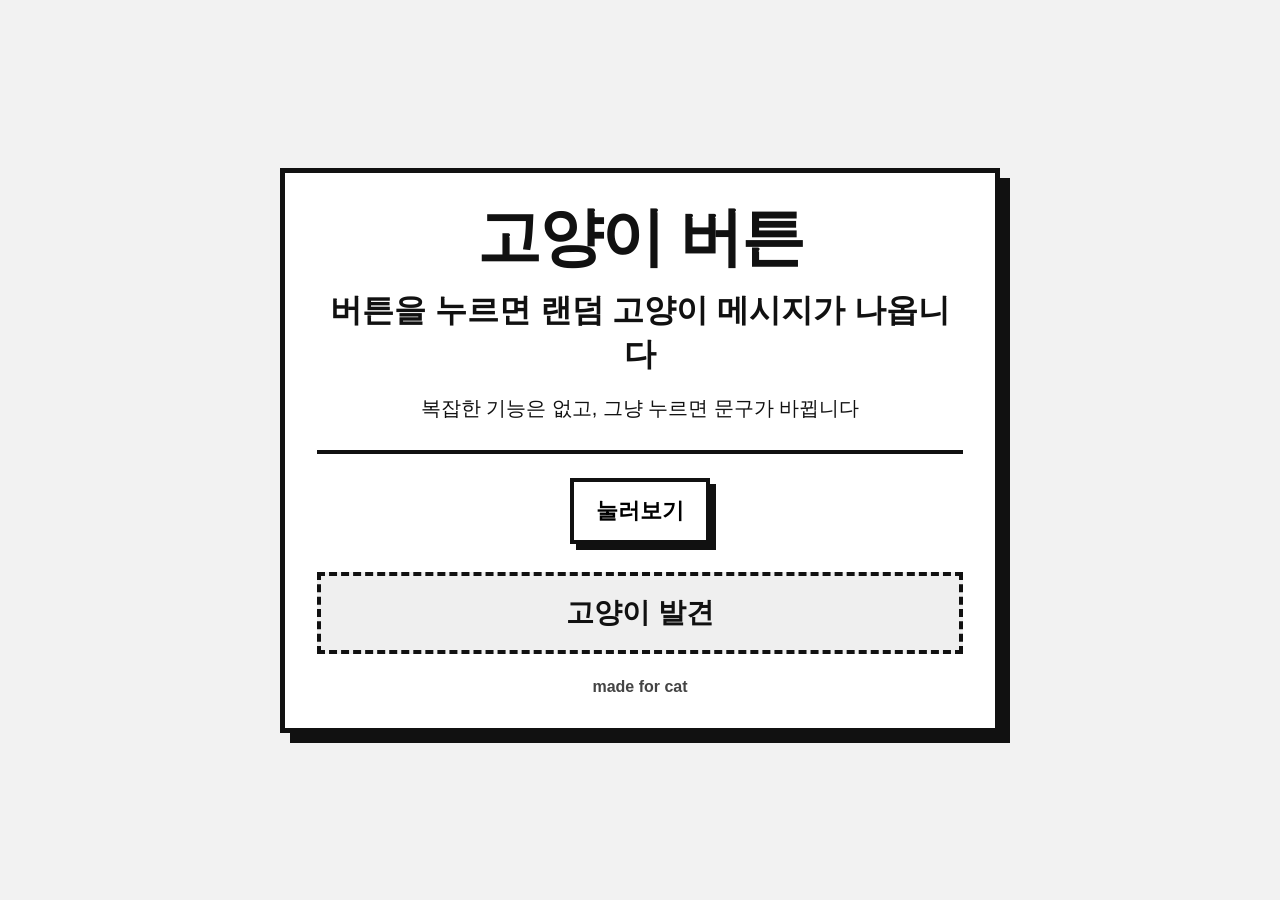
==== index.html @ 33263bfd "Add landing page files" ====
<!DOCTYPE html>
<html lang="ko">
<head>
  <meta charset="UTF-8" />
  <meta name="viewport" content="width=device-width, initial-scale=1.0" />
  <title>고양이 버튼</title>
  <link rel="stylesheet" href="style.css" />
</head>
<body>
  <div class="wrap">
    <div class="box">
      <h1>고양이 버튼</h1>
      <div class="main-text">버튼을 누르면 랜덤 고양이 메시지가 나옵니다</div>
      <div class="sub-text">복잡한 기능은 없고, 그냥 누르면 문구가 바뀝니다</div>

      <div class="line"></div>

      <button class="btn" id="changeMessageButton" type="button">눌러보기</button>

      <div class="msg" id="msgBox">고양이 발견</div>

      <div class="footer">made for cat</div>
    </div>
  </div>

  <script src="script.js"></script>
</body>
</html>
---- style.css ----
* {
  box-sizing: border-box;
}

body {
  margin: 0;
  background: #f2f2f2;
  font-family: Arial, "Malgun Gothic", sans-serif;
  color: #111;
}

.wrap {
  min-height: 100vh;
  display: flex;
  justify-content: center;
  align-items: center;
  padding: 24px;
}

.box {
  width: 100%;
  max-width: 720px;
  background: white;
  border: 5px solid #111;
  padding: 32px;
  box-shadow: 10px 10px 0 #111;
  text-align: center;
}

h1 {
  margin: 0 0 20px;
  font-size: 64px;
  line-height: 1;
  letter-spacing: -2px;
}

.main-text {
  font-size: 32px;
  font-weight: 900;
  margin-bottom: 18px;
}

.sub-text {
  font-size: 20px;
  margin-bottom: 28px;
}

.line {
  height: 4px;
  background: #111;
  margin: 24px 0;
}

.btn {
  border: 4px solid #111;
  background: #fff;
  padding: 14px 22px;
  font-size: 22px;
  font-weight: 900;
  cursor: pointer;
  box-shadow: 6px 6px 0 #111;
}

.btn:active {
  transform: translate(4px, 4px);
  box-shadow: 2px 2px 0 #111;
}

.msg {
  margin-top: 28px;
  padding: 18px;
  border: 4px dashed #111;
  background: #efefef;
  font-size: 28px;
  font-weight: 900;
  min-height: 80px;
}

.footer {
  margin-top: 24px;
  font-size: 16px;
  font-weight: bold;
  color: #444;
}

@media (max-width: 600px) {
  h1 {
    font-size: 44px;
  }

  .main-text {
    font-size: 24px;
  }

  .sub-text {
    font-size: 16px;
  }

  .msg {
    font-size: 22px;
  }

  .btn {
    font-size: 18px;
  }
}
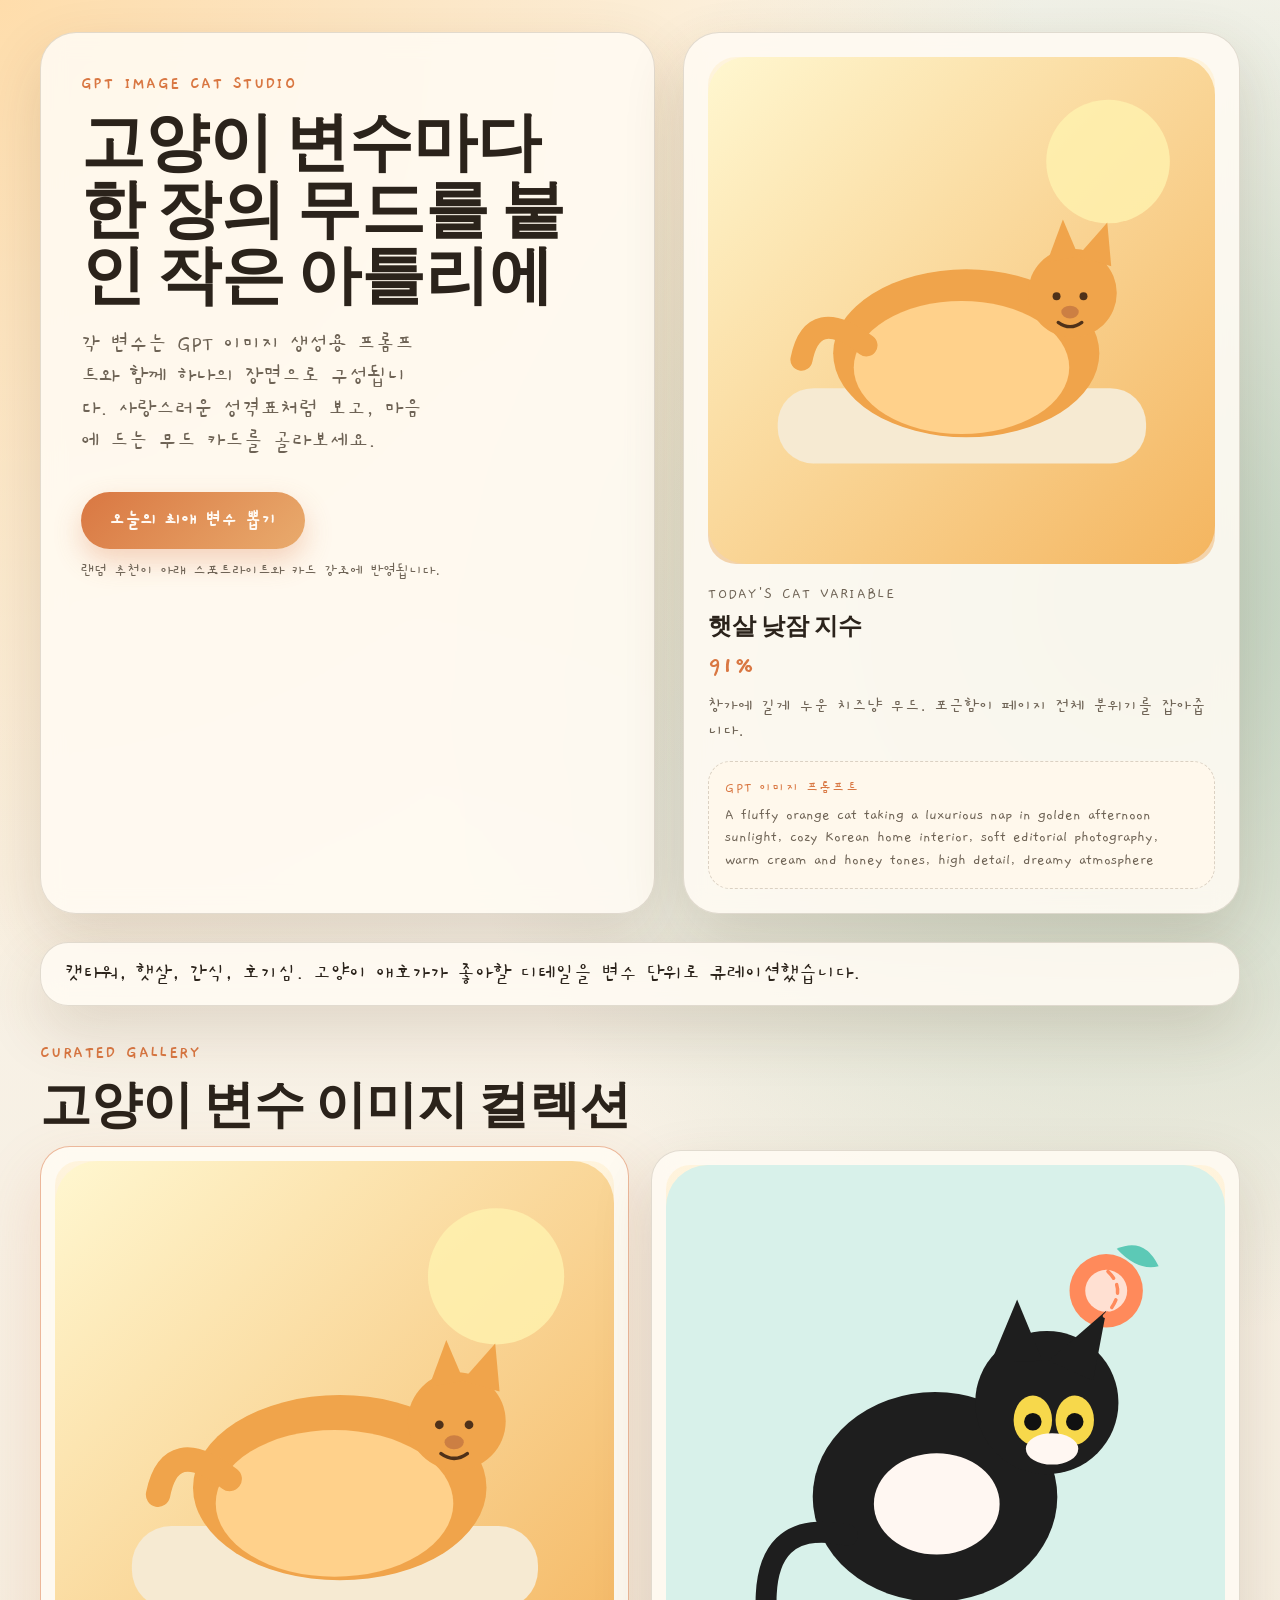
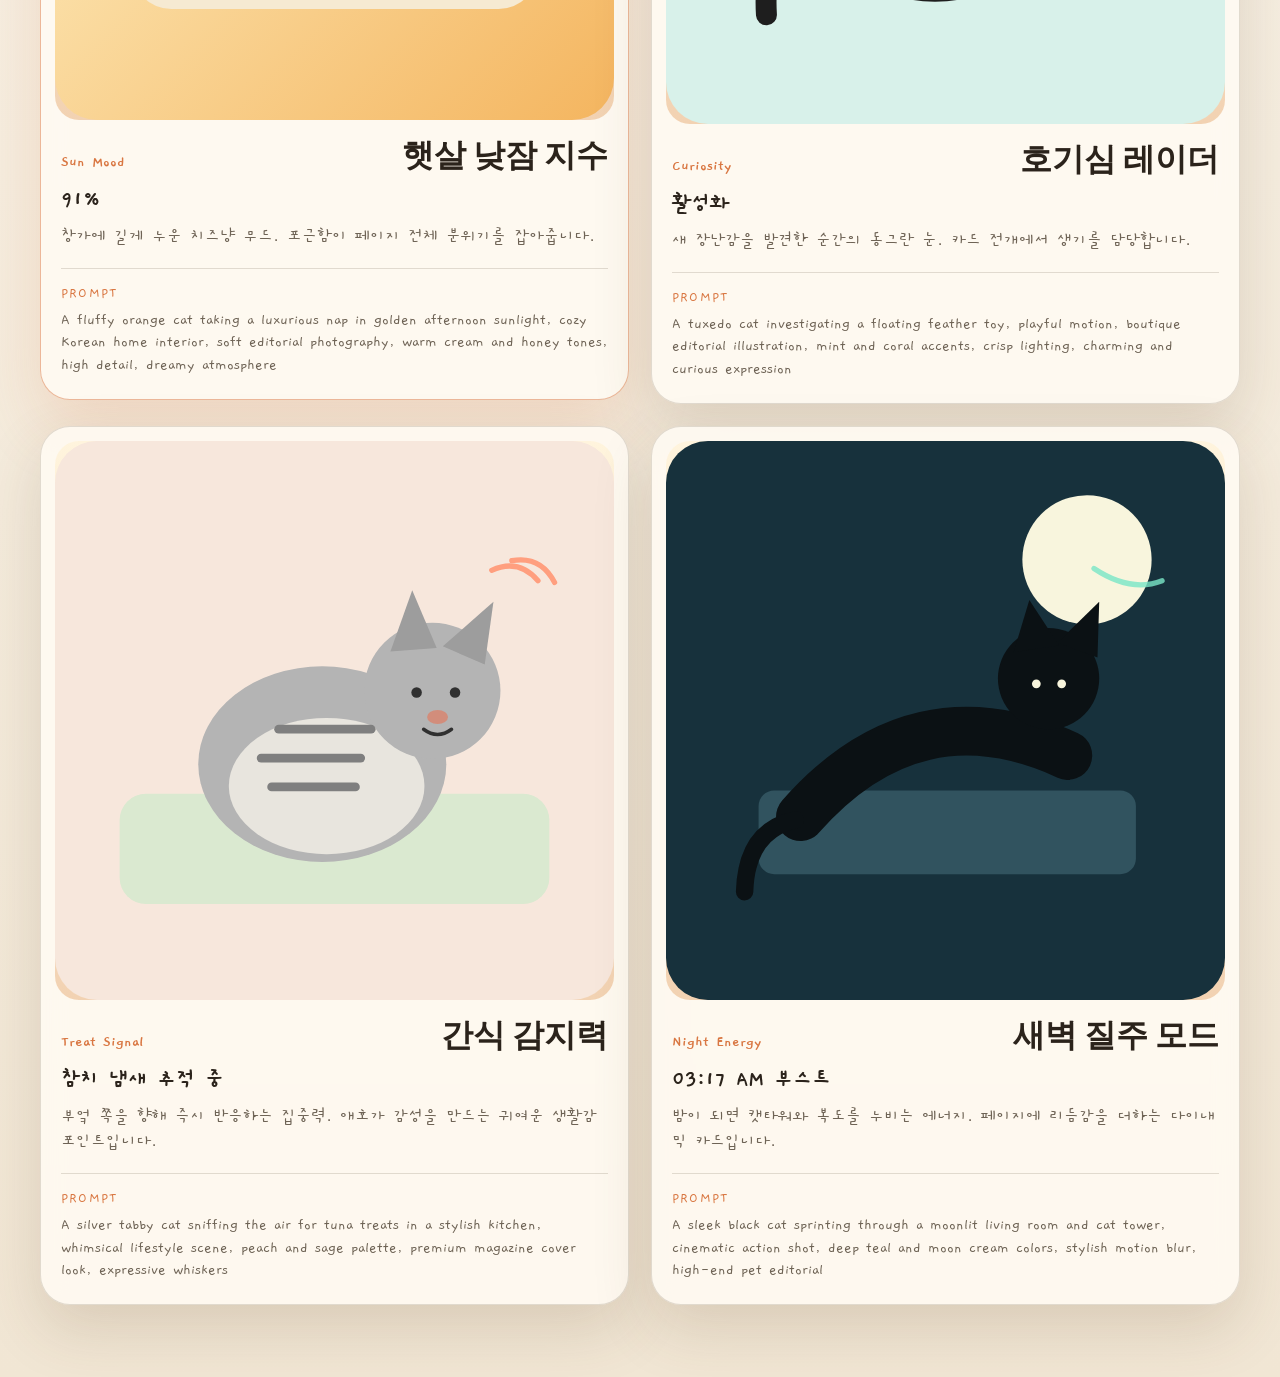
==== commit 72e39c23: "Create cat variable image gallery experience" ====
--- a/index.html
+++ b/index.html
@@ -3,25 +3,79 @@
 <head>
   <meta charset="UTF-8" />
   <meta name="viewport" content="width=device-width, initial-scale=1.0" />
-  <title>고양이 버튼</title>
+  <title>Cat Variables Atelier</title>
+  <link rel="preconnect" href="https://fonts.googleapis.com" />
+  <link rel="preconnect" href="https://fonts.gstatic.com" crossorigin />
+  <link href="https://fonts.googleapis.com/css2?family=Gaegu:wght@400;700&family=Fraunces:wght@600;700&display=swap" rel="stylesheet" />
   <link rel="stylesheet" href="style.css" />
 </head>
 <body>
-  <div class="wrap">
-    <div class="box">
-      <h1>고양이 버튼</h1>
-      <div class="main-text">버튼을 누르면 랜덤 고양이 메시지가 나옵니다</div>
-      <div class="sub-text">복잡한 기능은 없고, 그냥 누르면 문구가 바뀝니다</div>
+  <div class="page-shell">
+    <header class="hero">
+      <div class="hero-copy">
+        <p class="eyebrow">GPT Image Cat Studio</p>
+        <h1>고양이 변수마다<br />한 장의 무드를 붙인 작은 아틀리에</h1>
+        <p class="hero-text">
+          각 변수는 GPT 이미지 생성용 프롬프트와 함께 하나의 장면으로 구성됩니다.
+          사랑스러운 성격표처럼 보고, 마음에 드는 무드 카드를 골라보세요.
+        </p>
+        <div class="hero-actions">
+          <button class="primary-btn" id="shuffleButton" type="button">오늘의 최애 변수 뽑기</button>
+          <p class="hero-note">랜덤 추천이 아래 스포트라이트와 카드 강조에 반영됩니다.</p>
+        </div>
+      </div>
 
-      <div class="line"></div>
+      <section class="spotlight" aria-live="polite">
+        <div class="spotlight-image-frame">
+          <img id="spotlightImage" class="spotlight-image" src="" alt="" />
+        </div>
+        <div class="spotlight-copy">
+          <p class="spotlight-label">Today&apos;s Cat Variable</p>
+          <h2 id="spotlightName"></h2>
+          <p id="spotlightValue" class="spotlight-value"></p>
+          <p id="spotlightDescription" class="spotlight-description"></p>
+          <div class="prompt-box">
+            <span>GPT 이미지 프롬프트</span>
+            <p id="spotlightPrompt"></p>
+          </div>
+        </div>
+      </section>
+    </header>
 
-      <button class="btn" id="changeMessageButton" type="button">눌러보기</button>
+    <main>
+      <section class="intro-strip">
+        <p>캣타워, 햇살, 간식, 호기심. 고양이 애호가가 좋아할 디테일을 변수 단위로 큐레이션했습니다.</p>
+      </section>
 
-      <div class="msg" id="msgBox">고양이 발견</div>
+      <section class="gallery-section">
+        <div class="section-head">
+          <p class="eyebrow">Curated Gallery</p>
+          <h2>고양이 변수 이미지 컬렉션</h2>
+        </div>
+        <div class="variable-grid" id="variableGrid"></div>
+      </section>
+    </main>
+  </div>
 
-      <div class="footer">made for cat</div>
-    </div>
-  </div>
+  <template id="cardTemplate">
+    <article class="cat-card">
+      <div class="card-image-wrap">
+        <img class="card-image" src="" alt="" />
+      </div>
+      <div class="card-body">
+        <div class="card-header">
+          <p class="card-kicker"></p>
+          <h3 class="card-title"></h3>
+        </div>
+        <p class="card-value"></p>
+        <p class="card-description"></p>
+        <div class="card-prompt">
+          <span>Prompt</span>
+          <p></p>
+        </div>
+      </div>
+    </article>
+  </template>
 
   <script src="script.js"></script>
 </body>
--- a/style.css
+++ b/style.css
@@ -1,106 +1,331 @@
+:root {
+  --bg: #f8f3e8;
+  --paper: rgba(255, 251, 243, 0.88);
+  --ink: #2b231b;
+  --muted: #6e6355;
+  --line: rgba(74, 55, 34, 0.16);
+  --accent: #d97742;
+  --accent-soft: #f2c59a;
+  --leaf: #91b79d;
+  --shadow: 0 24px 60px rgba(91, 61, 31, 0.16);
+}
+
 * {
   box-sizing: border-box;
 }
 
 body {
   margin: 0;
-  background: #f2f2f2;
-  font-family: Arial, "Malgun Gothic", sans-serif;
-  color: #111;
-}
-
-.wrap {
-  min-height: 100vh;
+  font-family: "Gaegu", "Malgun Gothic", sans-serif;
+  color: var(--ink);
+  background:
+    radial-gradient(circle at top left, rgba(255, 218, 164, 0.9), transparent 32%),
+    radial-gradient(circle at right 10% top 20%, rgba(145, 183, 157, 0.55), transparent 28%),
+    linear-gradient(180deg, #fbf7ef 0%, #f1e6d4 100%);
+}
+
+img {
+  display: block;
+  width: 100%;
+}
+
+.page-shell {
+  width: min(1200px, calc(100% - 32px));
+  margin: 0 auto;
+  padding: 32px 0 72px;
+}
+
+.hero {
+  display: grid;
+  grid-template-columns: 1.05fr 0.95fr;
+  gap: 28px;
+  align-items: stretch;
+}
+
+.hero-copy,
+.spotlight,
+.intro-strip,
+.cat-card {
+  background: var(--paper);
+  border: 1px solid var(--line);
+  box-shadow: var(--shadow);
+  backdrop-filter: blur(12px);
+}
+
+.hero-copy {
+  border-radius: 36px;
+  padding: 40px;
+}
+
+.eyebrow {
+  margin: 0 0 14px;
+  font-size: 1.1rem;
+  letter-spacing: 0.08em;
+  text-transform: uppercase;
+  color: var(--accent);
+  font-weight: 700;
+}
+
+h1,
+h2,
+h3 {
+  margin: 0;
+  font-family: "Fraunces", Georgia, serif;
+  line-height: 1.04;
+}
+
+h1 {
+  font-size: clamp(3rem, 5vw, 5.4rem);
+}
+
+.hero-text {
+  margin: 20px 0 0;
+  font-size: 1.45rem;
+  line-height: 1.4;
+  color: var(--muted);
+  max-width: 15em;
+}
+
+.hero-actions {
+  margin-top: 34px;
+}
+
+.primary-btn {
+  border: 0;
+  border-radius: 999px;
+  padding: 16px 28px;
+  background: linear-gradient(135deg, var(--accent) 0%, #e9ab6d 100%);
+  color: #fffaf4;
+  font: inherit;
+  font-size: 1.25rem;
+  font-weight: 700;
+  cursor: pointer;
+  box-shadow: 0 12px 28px rgba(217, 119, 66, 0.3);
+  transition: transform 180ms ease, box-shadow 180ms ease;
+}
+
+.primary-btn:hover {
+  transform: translateY(-2px) rotate(-1deg);
+  box-shadow: 0 16px 34px rgba(217, 119, 66, 0.35);
+}
+
+.hero-note {
+  margin: 12px 0 0;
+  color: var(--muted);
+  font-size: 1rem;
+}
+
+.spotlight {
+  display: grid;
+  grid-template-columns: 1fr;
+  gap: 20px;
+  border-radius: 36px;
+  padding: 24px;
+}
+
+.spotlight-image-frame {
+  overflow: hidden;
+  border-radius: 28px;
+  background: linear-gradient(180deg, #fff4dd 0%, #f3d3ab 100%);
+}
+
+.spotlight-image {
+  aspect-ratio: 1 / 1;
+  object-fit: cover;
+}
+
+.spotlight-copy {
+  display: grid;
+  gap: 10px;
+}
+
+.spotlight-label {
+  margin: 0;
+  font-size: 1rem;
+  text-transform: uppercase;
+  color: var(--muted);
+  letter-spacing: 0.08em;
+}
+
+.spotlight-value {
+  margin: 0;
+  color: var(--accent);
+  font-size: 1.7rem;
+  font-weight: 700;
+}
+
+.spotlight-description {
+  margin: 0;
+  color: var(--muted);
+  font-size: 1.1rem;
+  line-height: 1.45;
+}
+
+.prompt-box {
+  margin-top: 6px;
+  padding: 16px;
+  border-radius: 22px;
+  background: rgba(255, 248, 236, 0.9);
+  border: 1px dashed rgba(74, 55, 34, 0.2);
+}
+
+.prompt-box span,
+.card-prompt span {
+  display: inline-block;
+  margin-bottom: 6px;
+  font-size: 0.95rem;
+  text-transform: uppercase;
+  color: var(--accent);
+  letter-spacing: 0.08em;
+}
+
+.prompt-box p,
+.card-prompt p {
+  margin: 0;
+  font-size: 0.98rem;
+  line-height: 1.45;
+  color: var(--muted);
+  word-break: keep-all;
+}
+
+.intro-strip {
+  margin-top: 28px;
+  border-radius: 28px;
+  padding: 18px 24px;
+}
+
+.intro-strip p {
+  margin: 0;
+  font-size: 1.35rem;
+  color: var(--ink);
+}
+
+.gallery-section {
+  margin-top: 36px;
+}
+
+.section-head {
+  margin-bottom: 20px;
+}
+
+.section-head h2 {
+  font-size: clamp(2.2rem, 4vw, 3.5rem);
+}
+
+.variable-grid {
+  display: grid;
+  grid-template-columns: repeat(2, minmax(0, 1fr));
+  gap: 22px;
+}
+
+.cat-card {
+  border-radius: 30px;
+  overflow: hidden;
+  transition: transform 200ms ease, box-shadow 200ms ease, border-color 200ms ease;
+}
+
+.cat-card.is-active {
+  transform: translateY(-4px);
+  border-color: rgba(217, 119, 66, 0.5);
+  box-shadow: 0 28px 64px rgba(217, 119, 66, 0.18);
+}
+
+.card-image-wrap {
+  padding: 14px 14px 0;
+}
+
+.card-image {
+  border-radius: 24px;
+  aspect-ratio: 1 / 1;
+  object-fit: cover;
+  background: linear-gradient(180deg, #fff4dd 0%, #f2d2b2 100%);
+}
+
+.card-body {
+  padding: 18px 20px 22px;
+}
+
+.card-header {
   display: flex;
-  justify-content: center;
-  align-items: center;
-  padding: 24px;
-}
-
-.box {
-  width: 100%;
-  max-width: 720px;
-  background: white;
-  border: 5px solid #111;
-  padding: 32px;
-  box-shadow: 10px 10px 0 #111;
-  text-align: center;
-}
-
-h1 {
-  margin: 0 0 20px;
-  font-size: 64px;
-  line-height: 1;
-  letter-spacing: -2px;
-}
-
-.main-text {
-  font-size: 32px;
-  font-weight: 900;
-  margin-bottom: 18px;
-}
-
-.sub-text {
-  font-size: 20px;
-  margin-bottom: 28px;
-}
-
-.line {
-  height: 4px;
-  background: #111;
-  margin: 24px 0;
-}
-
-.btn {
-  border: 4px solid #111;
-  background: #fff;
-  padding: 14px 22px;
-  font-size: 22px;
-  font-weight: 900;
-  cursor: pointer;
-  box-shadow: 6px 6px 0 #111;
-}
-
-.btn:active {
-  transform: translate(4px, 4px);
-  box-shadow: 2px 2px 0 #111;
-}
-
-.msg {
-  margin-top: 28px;
-  padding: 18px;
-  border: 4px dashed #111;
-  background: #efefef;
-  font-size: 28px;
-  font-weight: 900;
-  min-height: 80px;
-}
-
-.footer {
-  margin-top: 24px;
-  font-size: 16px;
-  font-weight: bold;
-  color: #444;
-}
-
-@media (max-width: 600px) {
-  h1 {
-    font-size: 44px;
-  }
-
-  .main-text {
-    font-size: 24px;
-  }
-
-  .sub-text {
-    font-size: 16px;
-  }
-
-  .msg {
-    font-size: 22px;
-  }
-
-  .btn {
-    font-size: 18px;
-  }
-}
+  justify-content: space-between;
+  align-items: baseline;
+  gap: 16px;
+}
+
+.card-kicker {
+  margin: 0;
+  color: var(--accent);
+  font-weight: 700;
+  font-size: 1rem;
+}
+
+.card-title {
+  font-size: 2rem;
+}
+
+.card-value {
+  margin: 12px 0 10px;
+  font-size: 1.45rem;
+  font-weight: 700;
+}
+
+.card-description {
+  margin: 0;
+  color: var(--muted);
+  font-size: 1.1rem;
+  line-height: 1.45;
+}
+
+.card-prompt {
+  margin-top: 18px;
+  padding-top: 14px;
+  border-top: 1px solid var(--line);
+}
+
+@media (max-width: 960px) {
+  .hero {
+    grid-template-columns: 1fr;
+  }
+
+  .variable-grid {
+    grid-template-columns: 1fr;
+  }
+}
+
+@media (max-width: 640px) {
+  .page-shell {
+    width: min(100% - 20px, 100%);
+    padding: 20px 0 48px;
+  }
+
+  .hero-copy,
+  .spotlight,
+  .intro-strip,
+  .cat-card {
+    border-radius: 24px;
+  }
+
+  .hero-copy {
+    padding: 28px 22px;
+  }
+
+  .spotlight {
+    padding: 18px;
+  }
+
+  .intro-strip p,
+  .hero-text,
+  .card-description {
+    font-size: 1.05rem;
+  }
+
+  .primary-btn {
+    width: 100%;
+  }
+
+  .card-header {
+    flex-direction: column;
+    align-items: flex-start;
+    gap: 6px;
+  }
+}
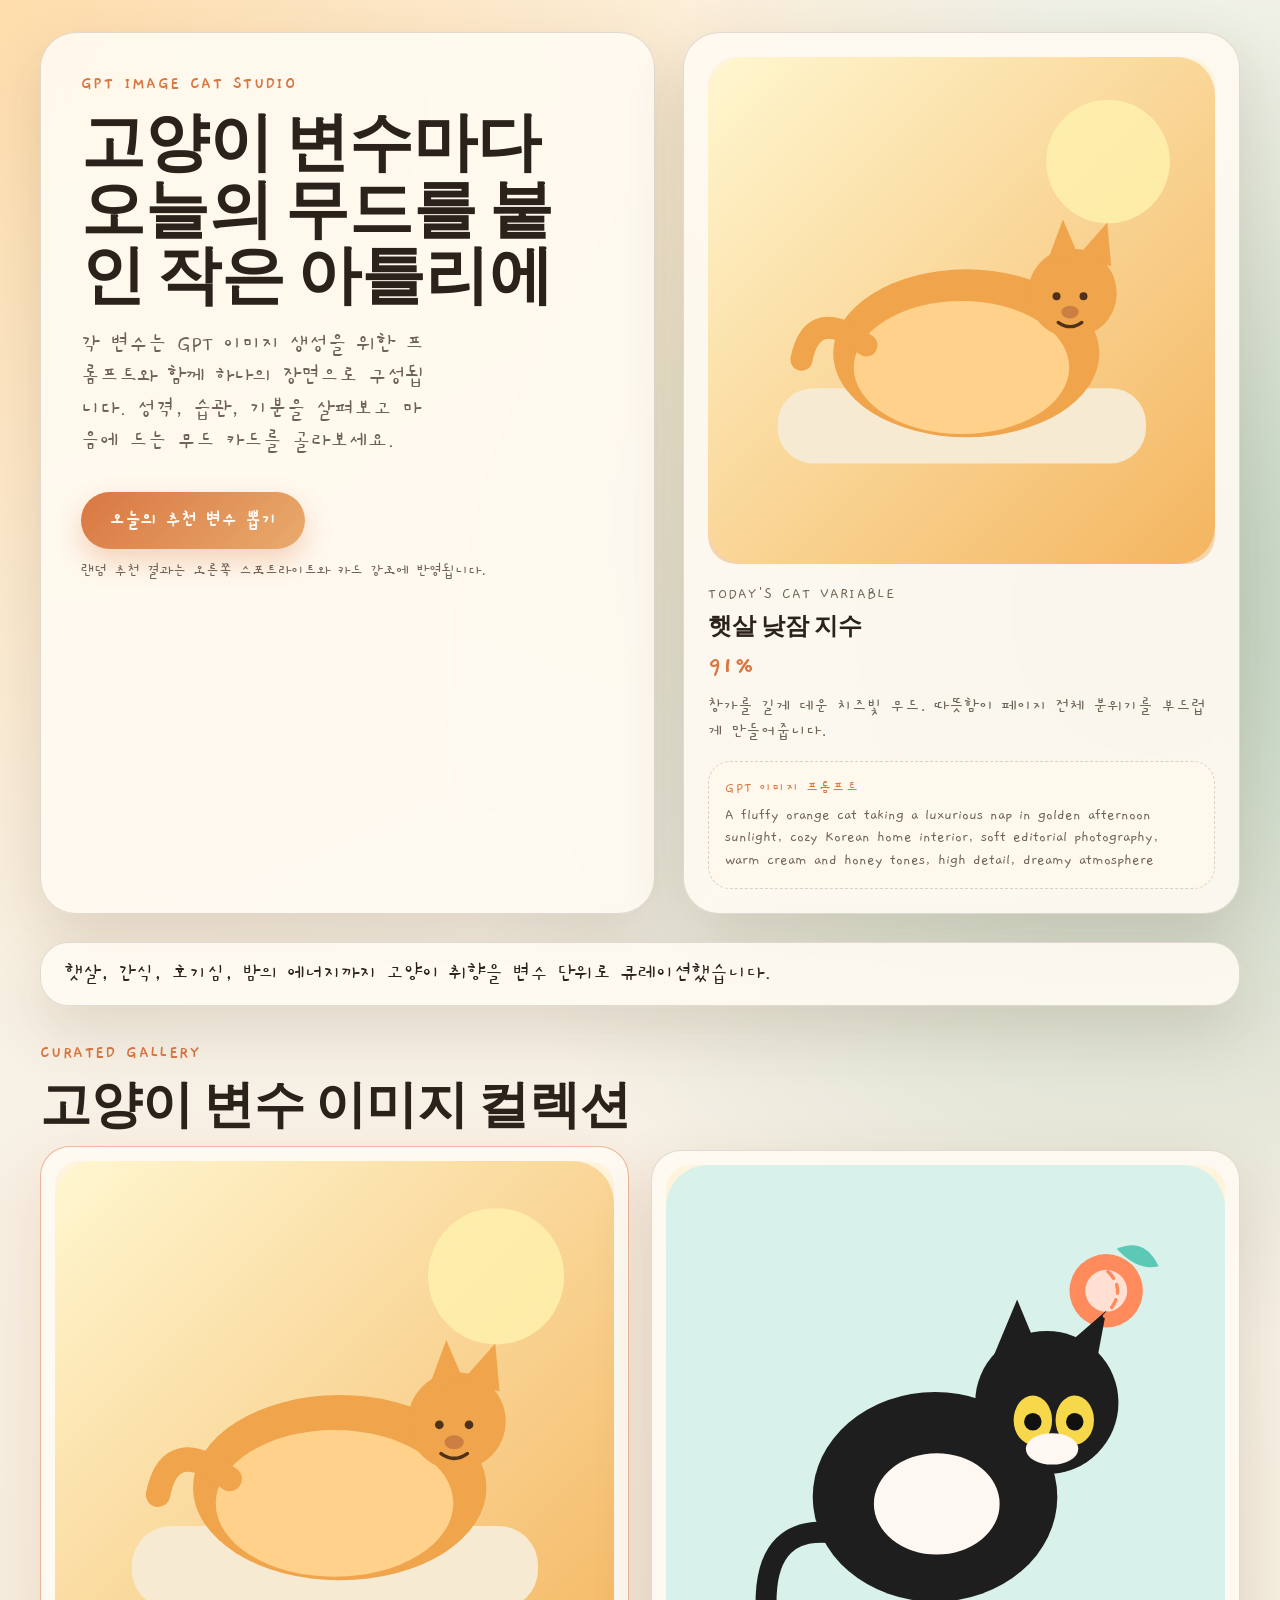
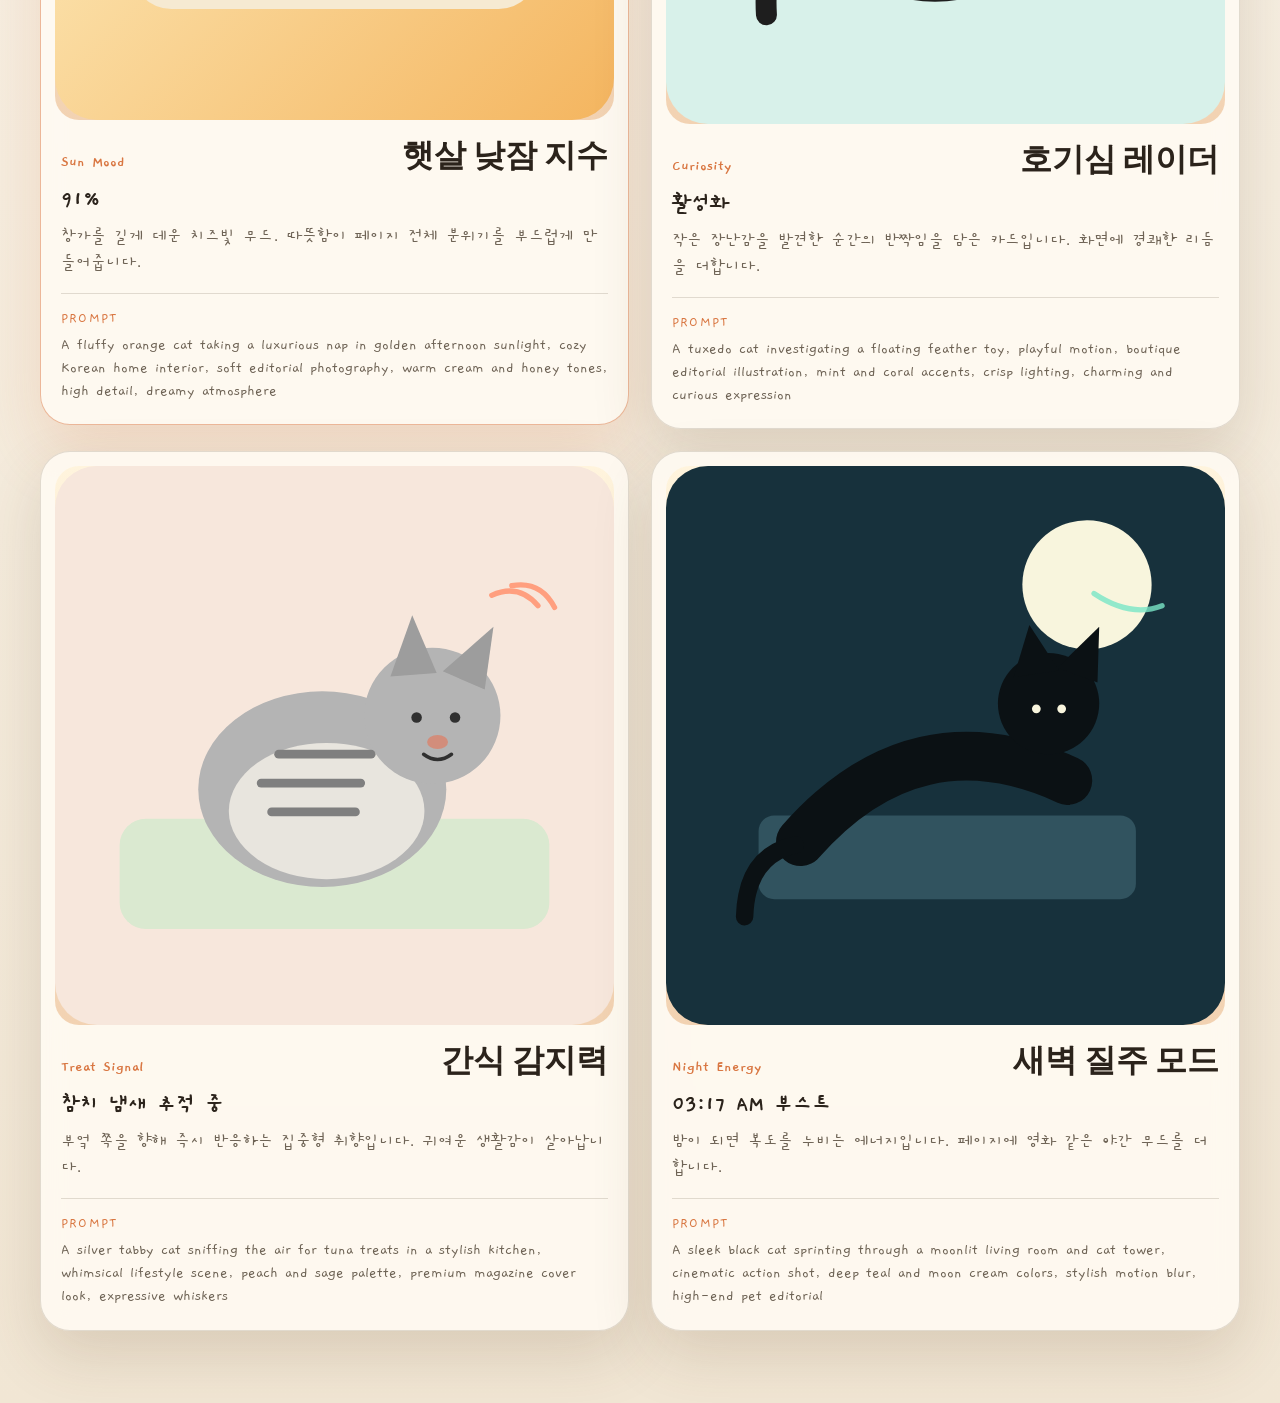
==== commit 4fa6aacf: "Polish cat variable page copy" ====
--- a/index.html
+++ b/index.html
@@ -14,14 +14,14 @@
     <header class="hero">
       <div class="hero-copy">
         <p class="eyebrow">GPT Image Cat Studio</p>
-        <h1>고양이 변수마다<br />한 장의 무드를 붙인 작은 아틀리에</h1>
+        <h1>고양이 변수마다 오늘의 무드를 붙인 작은 아틀리에</h1>
         <p class="hero-text">
-          각 변수는 GPT 이미지 생성용 프롬프트와 함께 하나의 장면으로 구성됩니다.
-          사랑스러운 성격표처럼 보고, 마음에 드는 무드 카드를 골라보세요.
+          각 변수는 GPT 이미지 생성을 위한 프롬프트와 함께 하나의 장면으로 구성됩니다.
+          성격, 습관, 기분을 살펴보고 마음에 드는 무드 카드를 골라보세요.
         </p>
         <div class="hero-actions">
-          <button class="primary-btn" id="shuffleButton" type="button">오늘의 최애 변수 뽑기</button>
-          <p class="hero-note">랜덤 추천이 아래 스포트라이트와 카드 강조에 반영됩니다.</p>
+          <button class="primary-btn" id="shuffleButton" type="button">오늘의 추천 변수 뽑기</button>
+          <p class="hero-note">랜덤 추천 결과는 오른쪽 스포트라이트와 카드 강조에 반영됩니다.</p>
         </div>
       </div>
 
@@ -44,7 +44,7 @@
 
     <main>
       <section class="intro-strip">
-        <p>캣타워, 햇살, 간식, 호기심. 고양이 애호가가 좋아할 디테일을 변수 단위로 큐레이션했습니다.</p>
+        <p>햇살, 간식, 호기심, 밤의 에너지까지 고양이 취향을 변수 단위로 큐레이션했습니다.</p>
       </section>
 
       <section class="gallery-section">
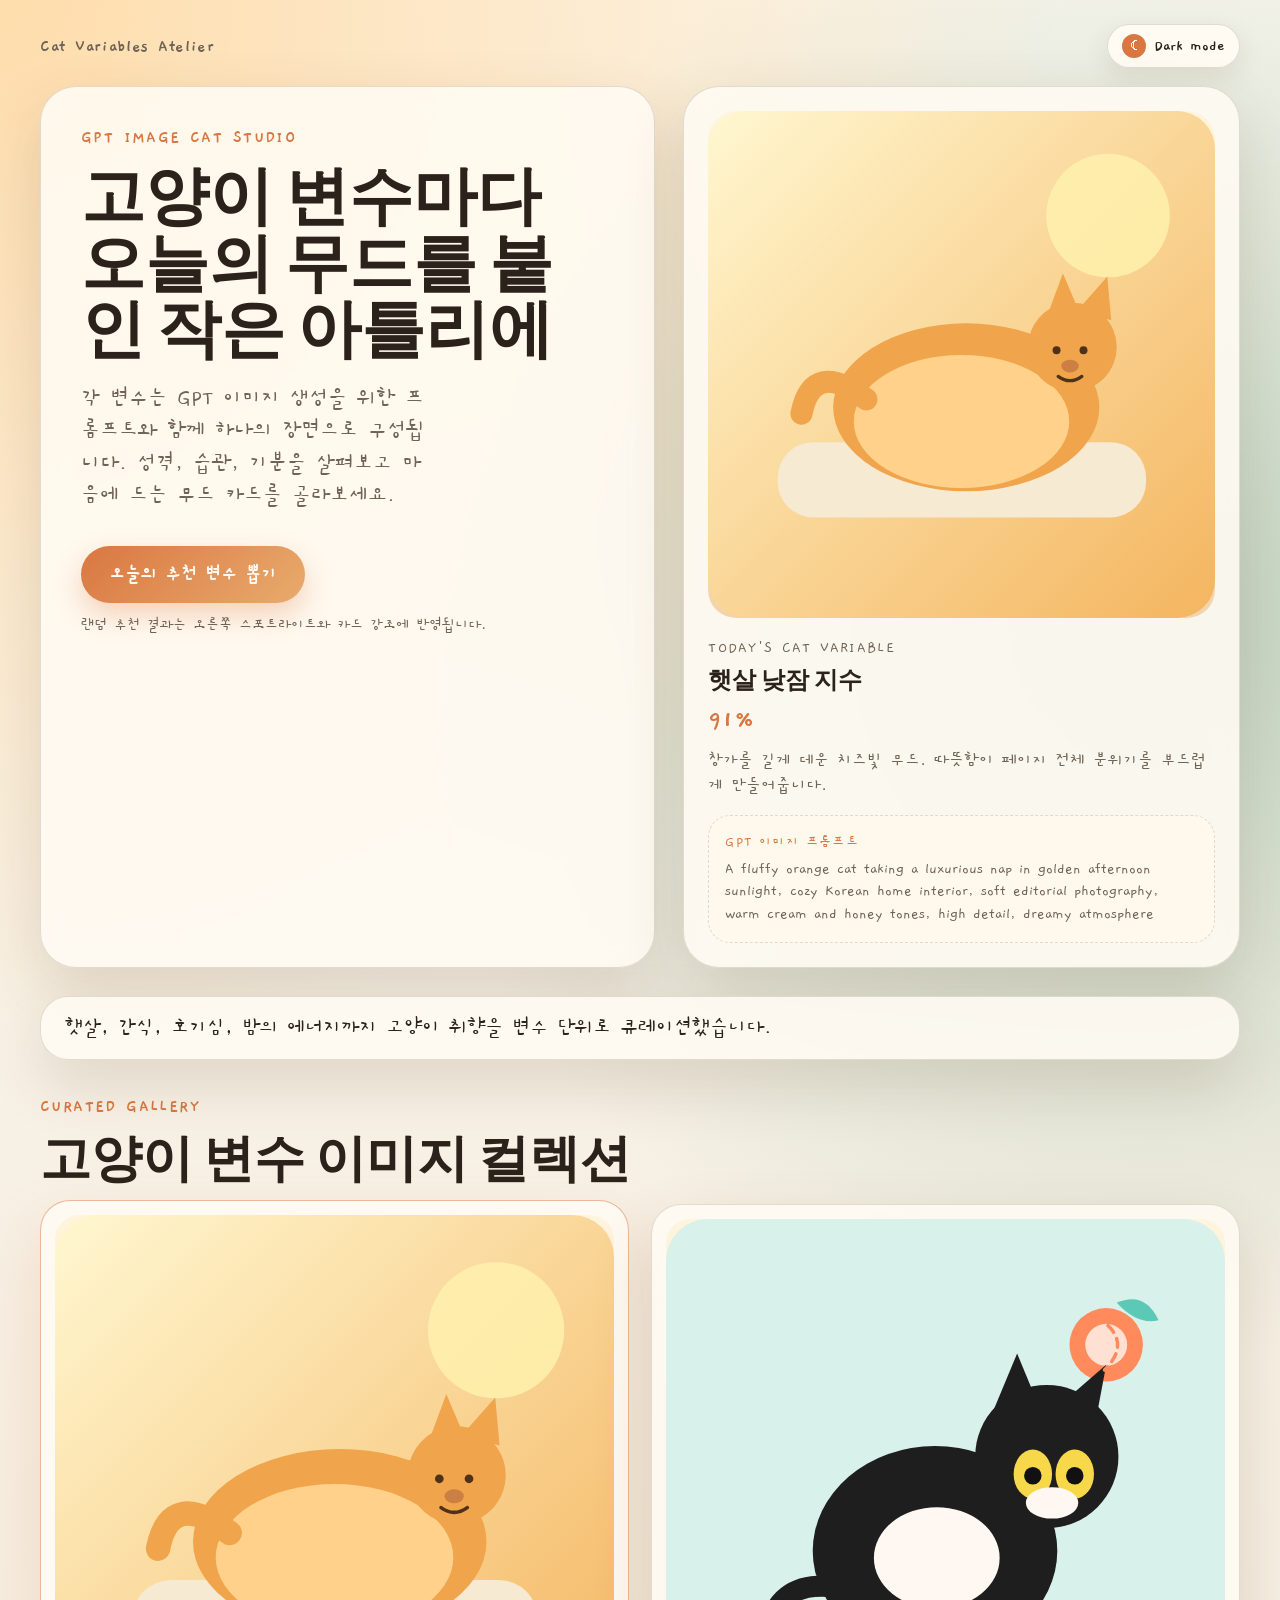
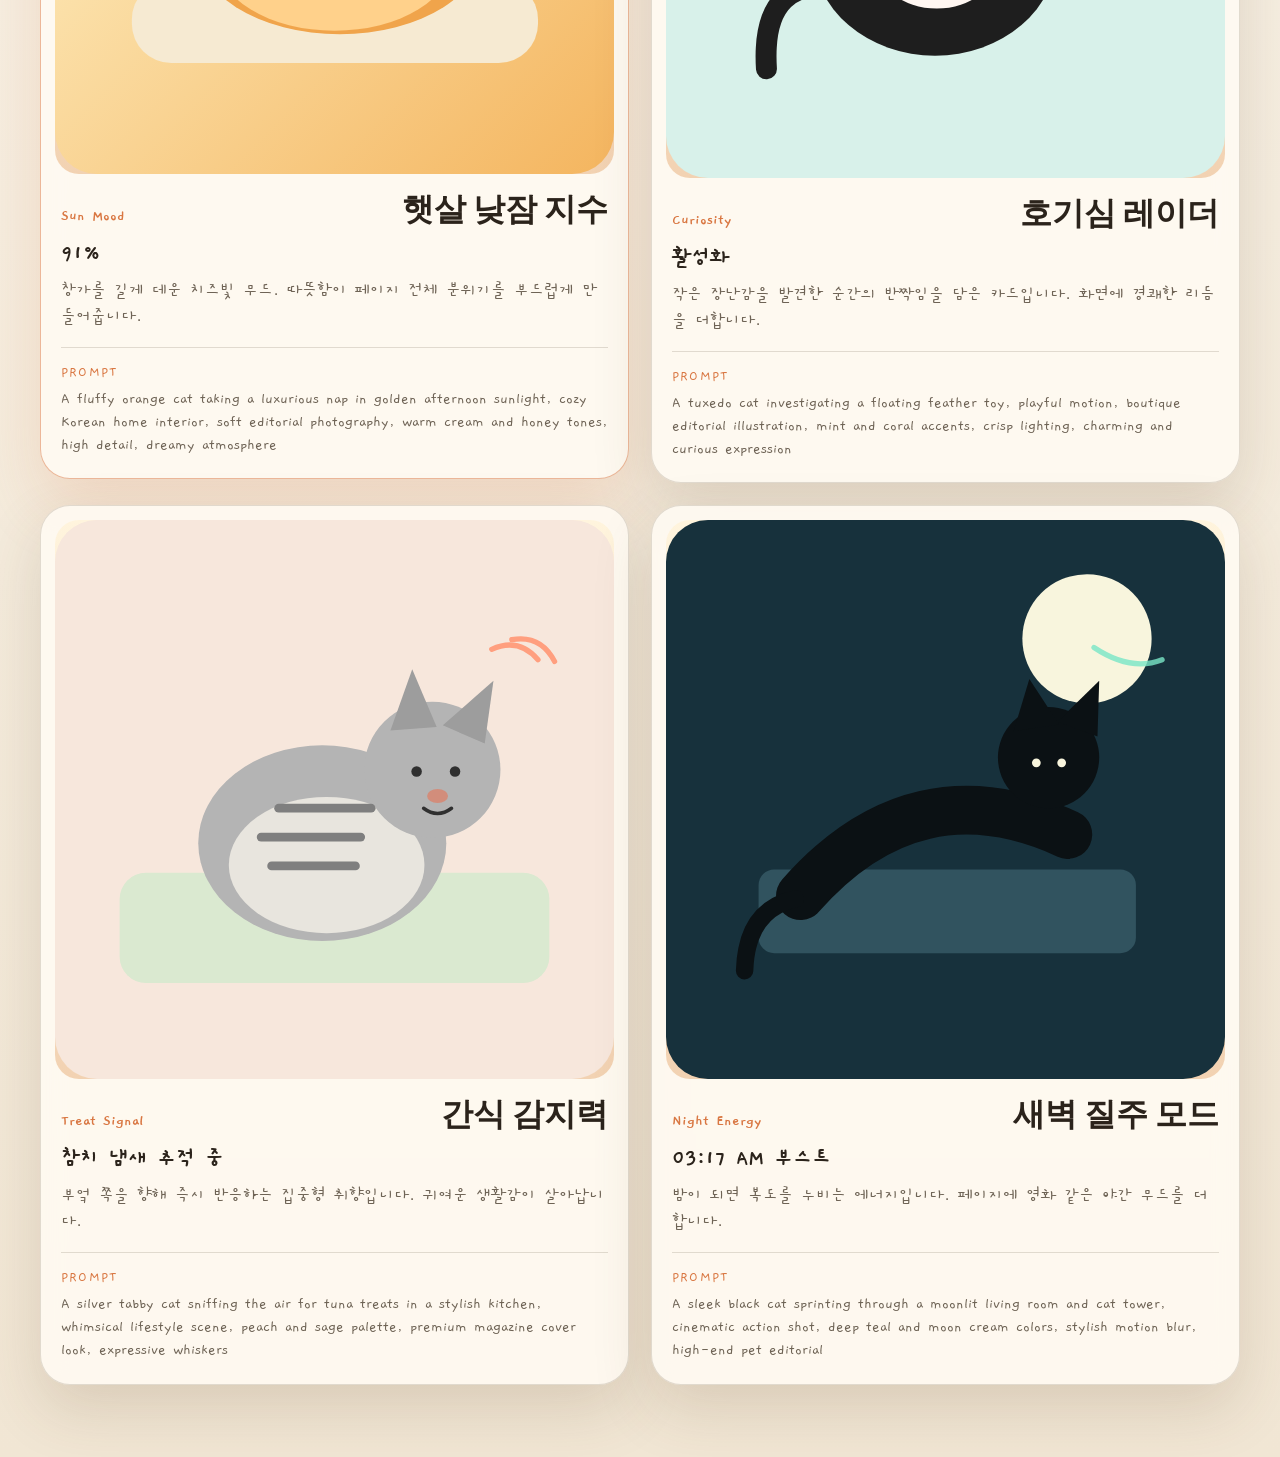
==== commit f12843a1: "Add dark mode toggle" ====
--- a/index.html
+++ b/index.html
@@ -11,6 +11,14 @@
 </head>
 <body>
   <div class="page-shell">
+    <div class="topbar">
+      <p class="site-mark">Cat Variables Atelier</p>
+      <button class="theme-toggle" id="themeToggle" type="button" aria-pressed="false">
+        <span class="theme-toggle__icon" aria-hidden="true">☾</span>
+        <span class="theme-toggle__text">Dark mode</span>
+      </button>
+    </div>
+
     <header class="hero">
       <div class="hero-copy">
         <p class="eyebrow">GPT Image Cat Studio</p>
--- a/style.css
+++ b/style.css
@@ -1,38 +1,123 @@
 :root {
   --bg: #f8f3e8;
   --paper: rgba(255, 251, 243, 0.88);
+  --paper-strong: rgba(255, 251, 243, 0.96);
   --ink: #2b231b;
   --muted: #6e6355;
   --line: rgba(74, 55, 34, 0.16);
   --accent: #d97742;
+  --accent-strong: #e9ab6d;
   --accent-soft: #f2c59a;
   --leaf: #91b79d;
   --shadow: 0 24px 60px rgba(91, 61, 31, 0.16);
-}
-
-* {
-  box-sizing: border-box;
-}
-
-body {
-  margin: 0;
-  font-family: "Gaegu", "Malgun Gothic", sans-serif;
-  color: var(--ink);
-  background:
+  --image-frame: linear-gradient(180deg, #fff4dd 0%, #f3d3ab 100%);
+  --card-image-frame: linear-gradient(180deg, #fff4dd 0%, #f2d2b2 100%);
+  --prompt-bg: rgba(255, 248, 236, 0.9);
+  --body-bg:
     radial-gradient(circle at top left, rgba(255, 218, 164, 0.9), transparent 32%),
     radial-gradient(circle at right 10% top 20%, rgba(145, 183, 157, 0.55), transparent 28%),
     linear-gradient(180deg, #fbf7ef 0%, #f1e6d4 100%);
 }
 
+body[data-theme="dark"] {
+  --bg: #12151a;
+  --paper: rgba(28, 32, 39, 0.86);
+  --paper-strong: rgba(33, 38, 46, 0.96);
+  --ink: #f7efe3;
+  --muted: #c4b7a6;
+  --line: rgba(255, 239, 216, 0.15);
+  --accent: #f2a65f;
+  --accent-strong: #ffcf8f;
+  --accent-soft: #5e4630;
+  --leaf: #8fd1ae;
+  --shadow: 0 24px 70px rgba(0, 0, 0, 0.36);
+  --image-frame: linear-gradient(180deg, #2b3340 0%, #4a3c30 100%);
+  --card-image-frame: linear-gradient(180deg, #2b3340 0%, #3e342c 100%);
+  --prompt-bg: rgba(18, 21, 26, 0.72);
+  --body-bg:
+    radial-gradient(circle at top left, rgba(242, 166, 95, 0.22), transparent 34%),
+    radial-gradient(circle at right 10% top 20%, rgba(143, 209, 174, 0.18), transparent 30%),
+    linear-gradient(180deg, #101419 0%, #1b1d24 100%);
+}
+
+* {
+  box-sizing: border-box;
+}
+
+body {
+  margin: 0;
+  font-family: "Gaegu", "Malgun Gothic", sans-serif;
+  color: var(--ink);
+  background: var(--body-bg);
+  transition: background 220ms ease, color 220ms ease;
+}
+
 img {
   display: block;
   width: 100%;
 }
 
+button {
+  font: inherit;
+}
+
 .page-shell {
   width: min(1200px, calc(100% - 32px));
   margin: 0 auto;
-  padding: 32px 0 72px;
+  padding: 24px 0 72px;
+}
+
+.topbar {
+  display: flex;
+  justify-content: space-between;
+  align-items: center;
+  gap: 16px;
+  margin-bottom: 18px;
+}
+
+.site-mark {
+  margin: 0;
+  color: var(--muted);
+  font-size: 1.1rem;
+  font-weight: 700;
+  letter-spacing: 0.04em;
+}
+
+.theme-toggle {
+  display: inline-flex;
+  align-items: center;
+  gap: 8px;
+  min-height: 44px;
+  padding: 8px 14px;
+  border: 1px solid var(--line);
+  border-radius: 999px;
+  background: var(--paper-strong);
+  color: var(--ink);
+  cursor: pointer;
+  box-shadow: 0 10px 26px rgba(91, 61, 31, 0.1);
+  transition: transform 180ms ease, border-color 180ms ease, background 180ms ease;
+}
+
+.theme-toggle:hover {
+  transform: translateY(-1px);
+  border-color: rgba(217, 119, 66, 0.42);
+}
+
+.theme-toggle__icon {
+  display: grid;
+  place-items: center;
+  width: 24px;
+  height: 24px;
+  border-radius: 999px;
+  background: var(--accent);
+  color: #fffaf4;
+  font-size: 1rem;
+  line-height: 1;
+}
+
+.theme-toggle__text {
+  font-size: 1rem;
+  font-weight: 700;
 }
 
 .hero {
@@ -94,9 +179,8 @@
   border: 0;
   border-radius: 999px;
   padding: 16px 28px;
-  background: linear-gradient(135deg, var(--accent) 0%, #e9ab6d 100%);
+  background: linear-gradient(135deg, var(--accent) 0%, var(--accent-strong) 100%);
   color: #fffaf4;
-  font: inherit;
   font-size: 1.25rem;
   font-weight: 700;
   cursor: pointer;
@@ -126,7 +210,7 @@
 .spotlight-image-frame {
   overflow: hidden;
   border-radius: 28px;
-  background: linear-gradient(180deg, #fff4dd 0%, #f3d3ab 100%);
+  background: var(--image-frame);
 }
 
 .spotlight-image {
@@ -165,8 +249,8 @@
   margin-top: 6px;
   padding: 16px;
   border-radius: 22px;
-  background: rgba(255, 248, 236, 0.9);
-  border: 1px dashed rgba(74, 55, 34, 0.2);
+  background: var(--prompt-bg);
+  border: 1px dashed var(--line);
 }
 
 .prompt-box span,
@@ -238,7 +322,7 @@
   border-radius: 24px;
   aspect-ratio: 1 / 1;
   object-fit: cover;
-  background: linear-gradient(180deg, #fff4dd 0%, #f2d2b2 100%);
+  background: var(--card-image-frame);
 }
 
 .card-body {
@@ -295,7 +379,12 @@
 @media (max-width: 640px) {
   .page-shell {
     width: min(100% - 20px, 100%);
-    padding: 20px 0 48px;
+    padding: 16px 0 48px;
+  }
+
+  .topbar {
+    align-items: flex-start;
+    flex-direction: column;
   }
 
   .hero-copy,
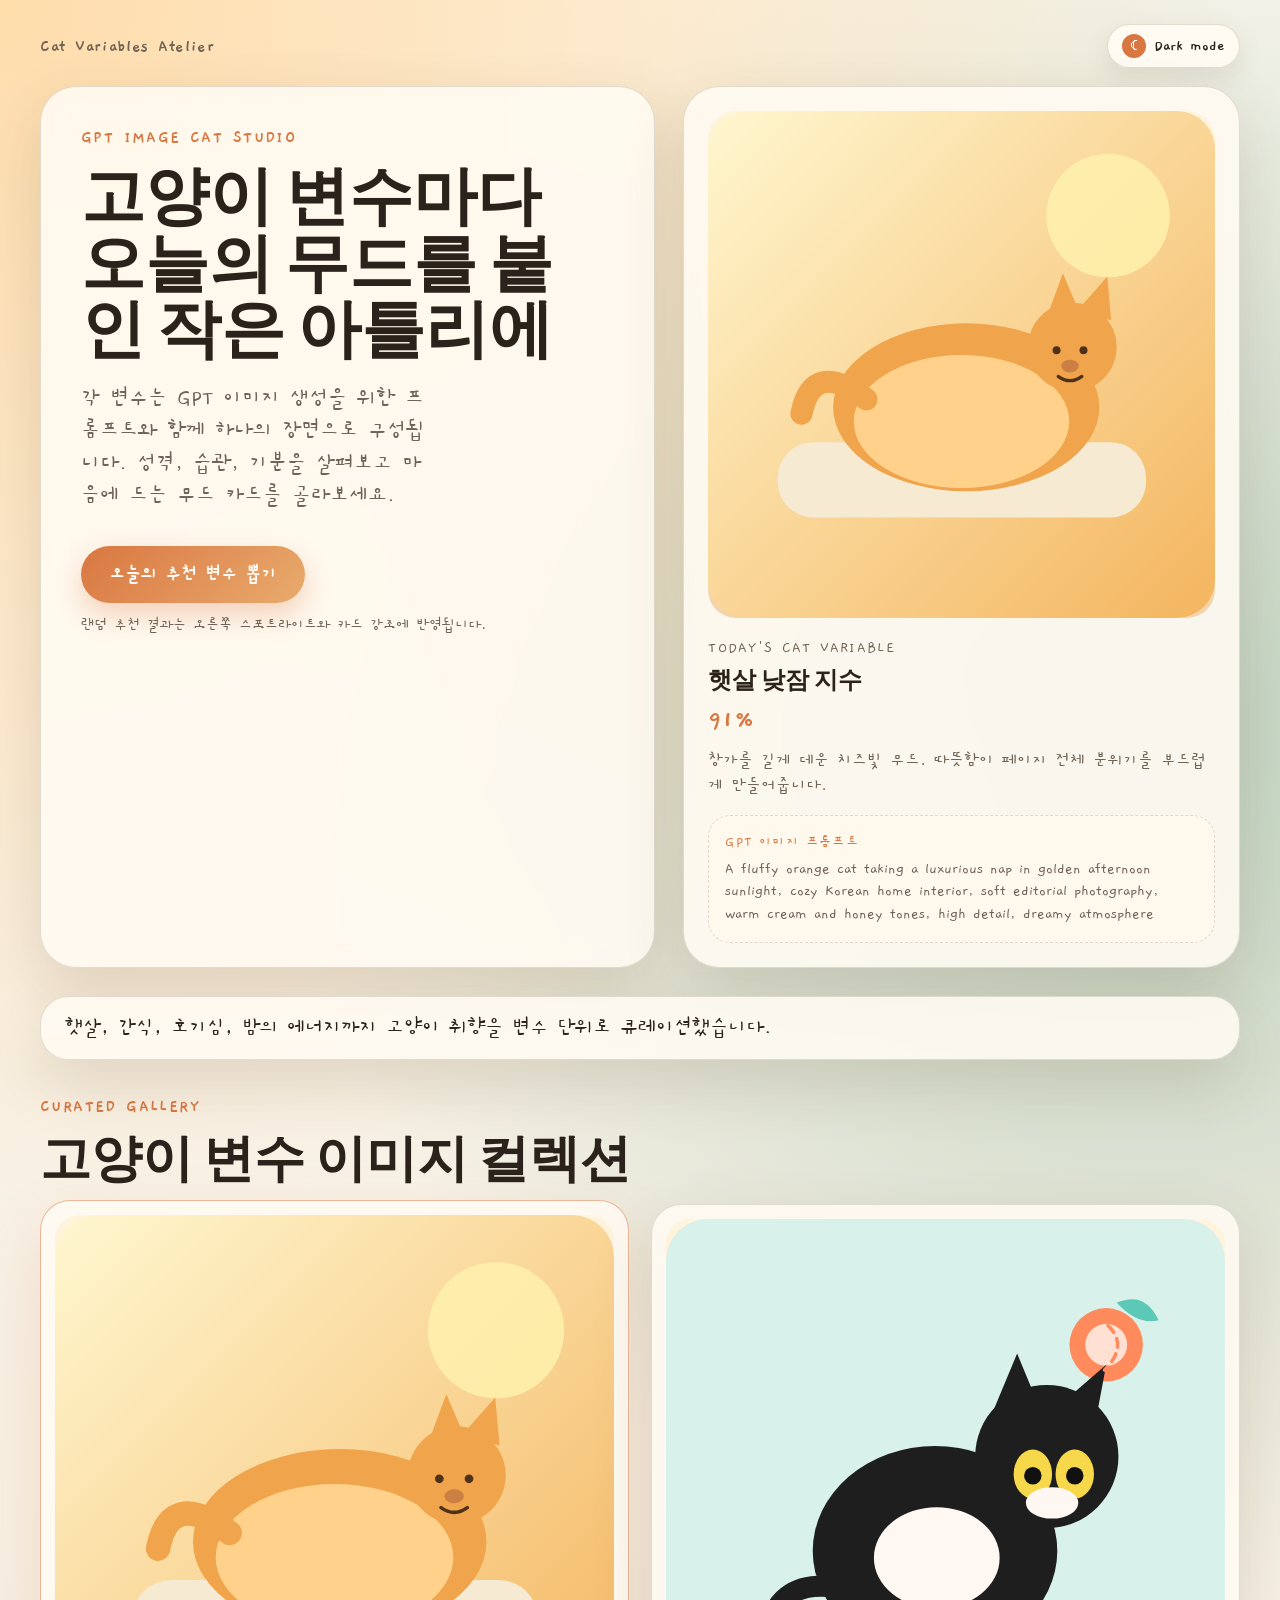
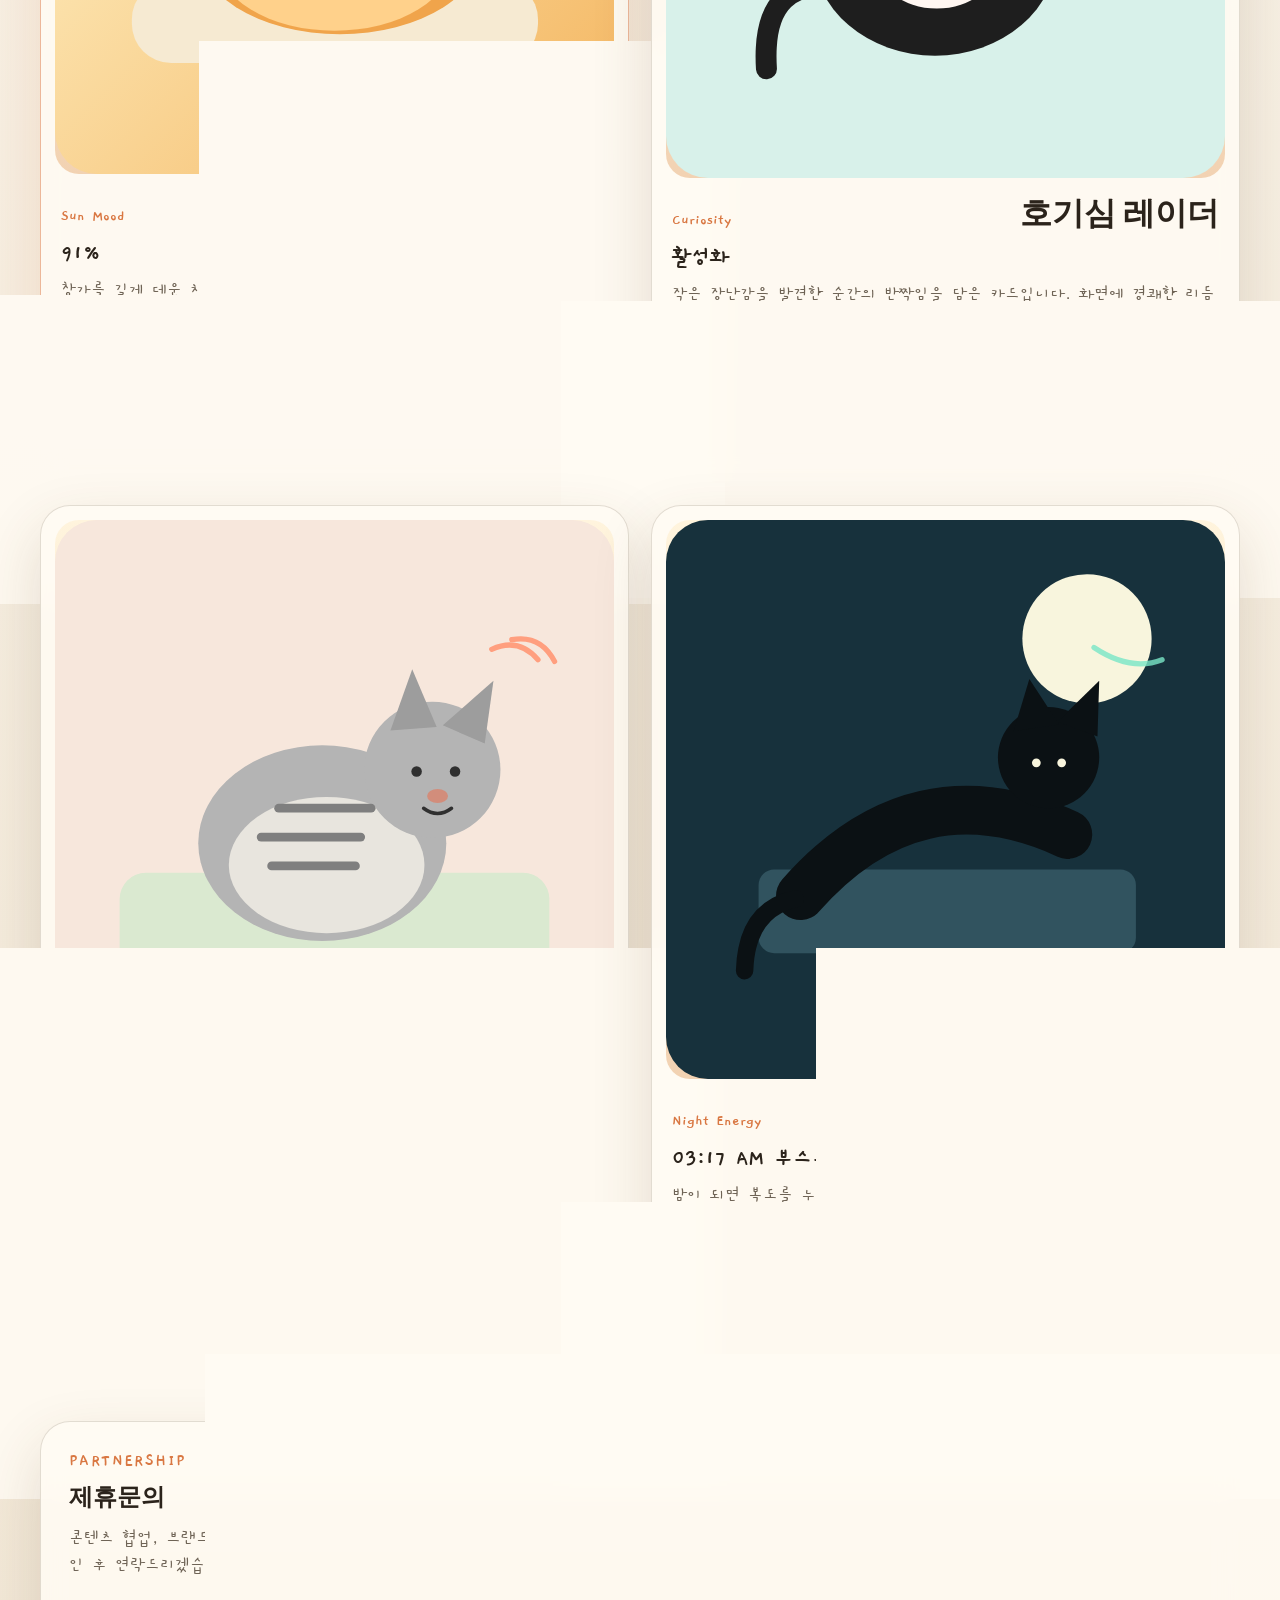
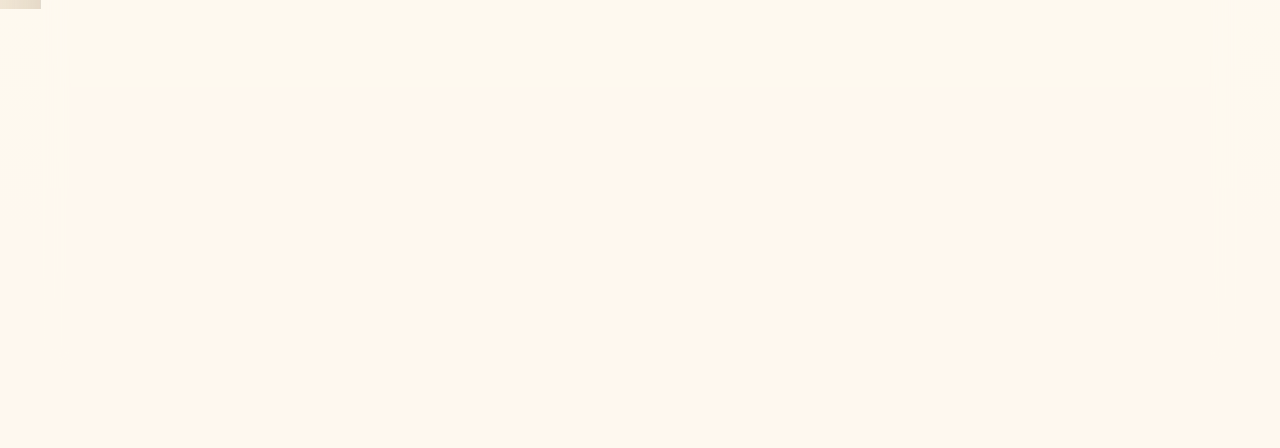
==== commit 819d597f: "Add partnership inquiry form" ====
--- a/index.html
+++ b/index.html
@@ -62,6 +62,40 @@
         </div>
         <div class="variable-grid" id="variableGrid"></div>
       </section>
+
+      <section class="partner-section" aria-labelledby="partnerTitle">
+        <div class="partner-copy">
+          <p class="eyebrow">Partnership</p>
+          <h2 id="partnerTitle">제휴문의</h2>
+          <p>콘텐츠 협업, 브랜드 제휴, 이미지 제작 문의를 남겨주세요. 확인 후 연락드리겠습니다.</p>
+        </div>
+
+        <form class="partner-form" action="https://formspree.io/f/xaqrwlpd" method="POST">
+          <input type="hidden" name="_subject" value="Cat Variables Atelier 제휴문의" />
+
+          <label>
+            <span>이름</span>
+            <input type="text" name="name" autocomplete="name" required />
+          </label>
+
+          <label>
+            <span>회사/브랜드</span>
+            <input type="text" name="company" autocomplete="organization" />
+          </label>
+
+          <label>
+            <span>이메일</span>
+            <input type="email" name="email" autocomplete="email" required />
+          </label>
+
+          <label>
+            <span>문의 내용</span>
+            <textarea name="message" rows="5" required></textarea>
+          </label>
+
+          <button class="primary-btn" type="submit">제휴문의 보내기</button>
+        </form>
+      </section>
     </main>
   </div>
 
--- a/style.css
+++ b/style.css
@@ -288,6 +288,67 @@
   margin-top: 36px;
 }
 
+.partner-section {
+  display: grid;
+  grid-template-columns: 0.8fr 1.2fr;
+  gap: 24px;
+  margin-top: 36px;
+  padding: 28px;
+  border: 1px solid var(--line);
+  border-radius: 30px;
+  background: var(--paper);
+  box-shadow: var(--shadow);
+  backdrop-filter: blur(12px);
+}
+
+.partner-copy p:last-child {
+  margin: 16px 0 0;
+  color: var(--muted);
+  font-size: 1.15rem;
+  line-height: 1.45;
+}
+
+.partner-form {
+  display: grid;
+  gap: 14px;
+}
+
+.partner-form label {
+  display: grid;
+  gap: 6px;
+}
+
+.partner-form span {
+  color: var(--muted);
+  font-size: 1rem;
+  font-weight: 700;
+}
+
+.partner-form input,
+.partner-form textarea {
+  width: 100%;
+  border: 1px solid var(--line);
+  border-radius: 16px;
+  padding: 13px 14px;
+  background: var(--paper-strong);
+  color: var(--ink);
+  font: inherit;
+  font-size: 1.05rem;
+  outline: none;
+  transition: border-color 180ms ease, box-shadow 180ms ease, background 180ms ease;
+}
+
+.partner-form textarea {
+  resize: vertical;
+  min-height: 132px;
+}
+
+.partner-form input:focus,
+.partner-form textarea:focus {
+  border-color: rgba(217, 119, 66, 0.58);
+  box-shadow: 0 0 0 4px rgba(217, 119, 66, 0.14);
+}
+
 .section-head {
   margin-bottom: 20px;
 }
@@ -374,6 +435,10 @@
   .variable-grid {
     grid-template-columns: 1fr;
   }
+
+  .partner-section {
+    grid-template-columns: 1fr;
+  }
 }
 
 @media (max-width: 640px) {
@@ -390,12 +455,17 @@
   .hero-copy,
   .spotlight,
   .intro-strip,
-  .cat-card {
+  .cat-card,
+  .partner-section {
     border-radius: 24px;
   }
 
   .hero-copy {
     padding: 28px 22px;
+  }
+
+  .partner-section {
+    padding: 22px;
   }
 
   .spotlight {
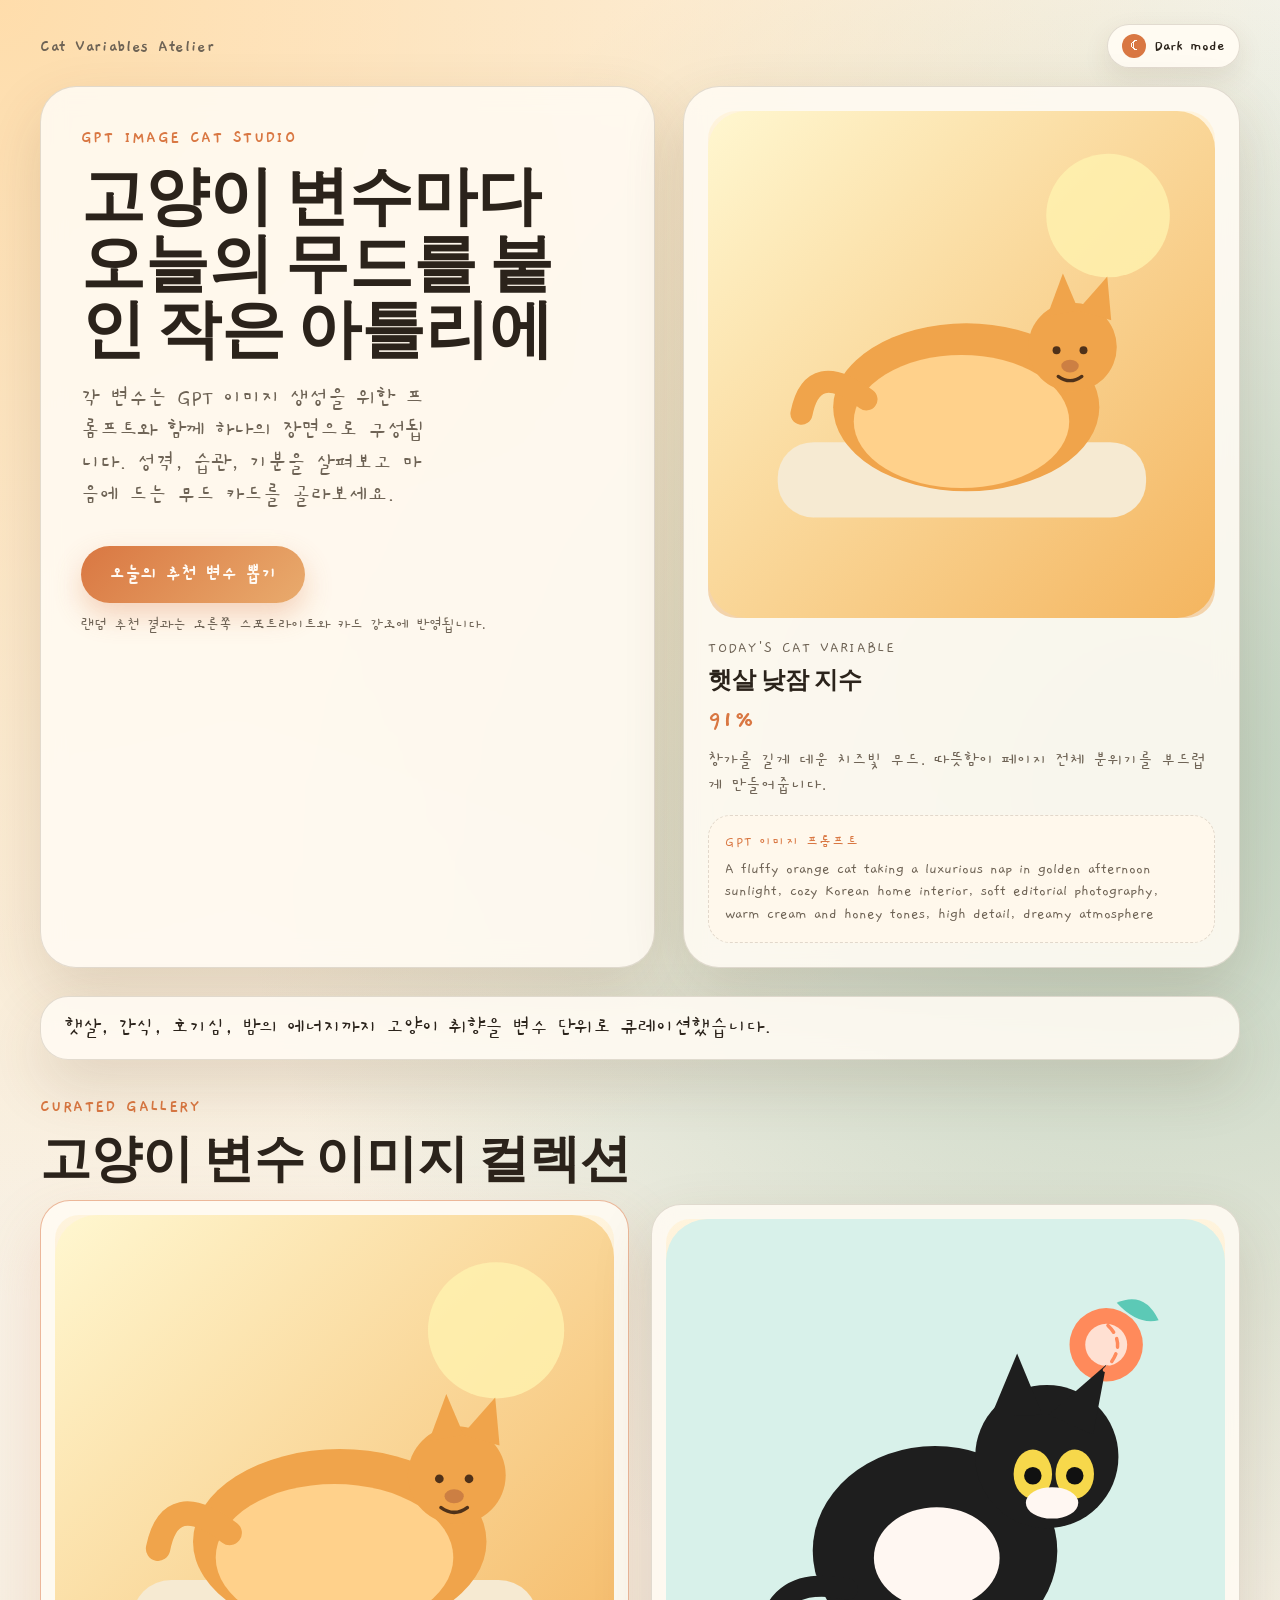
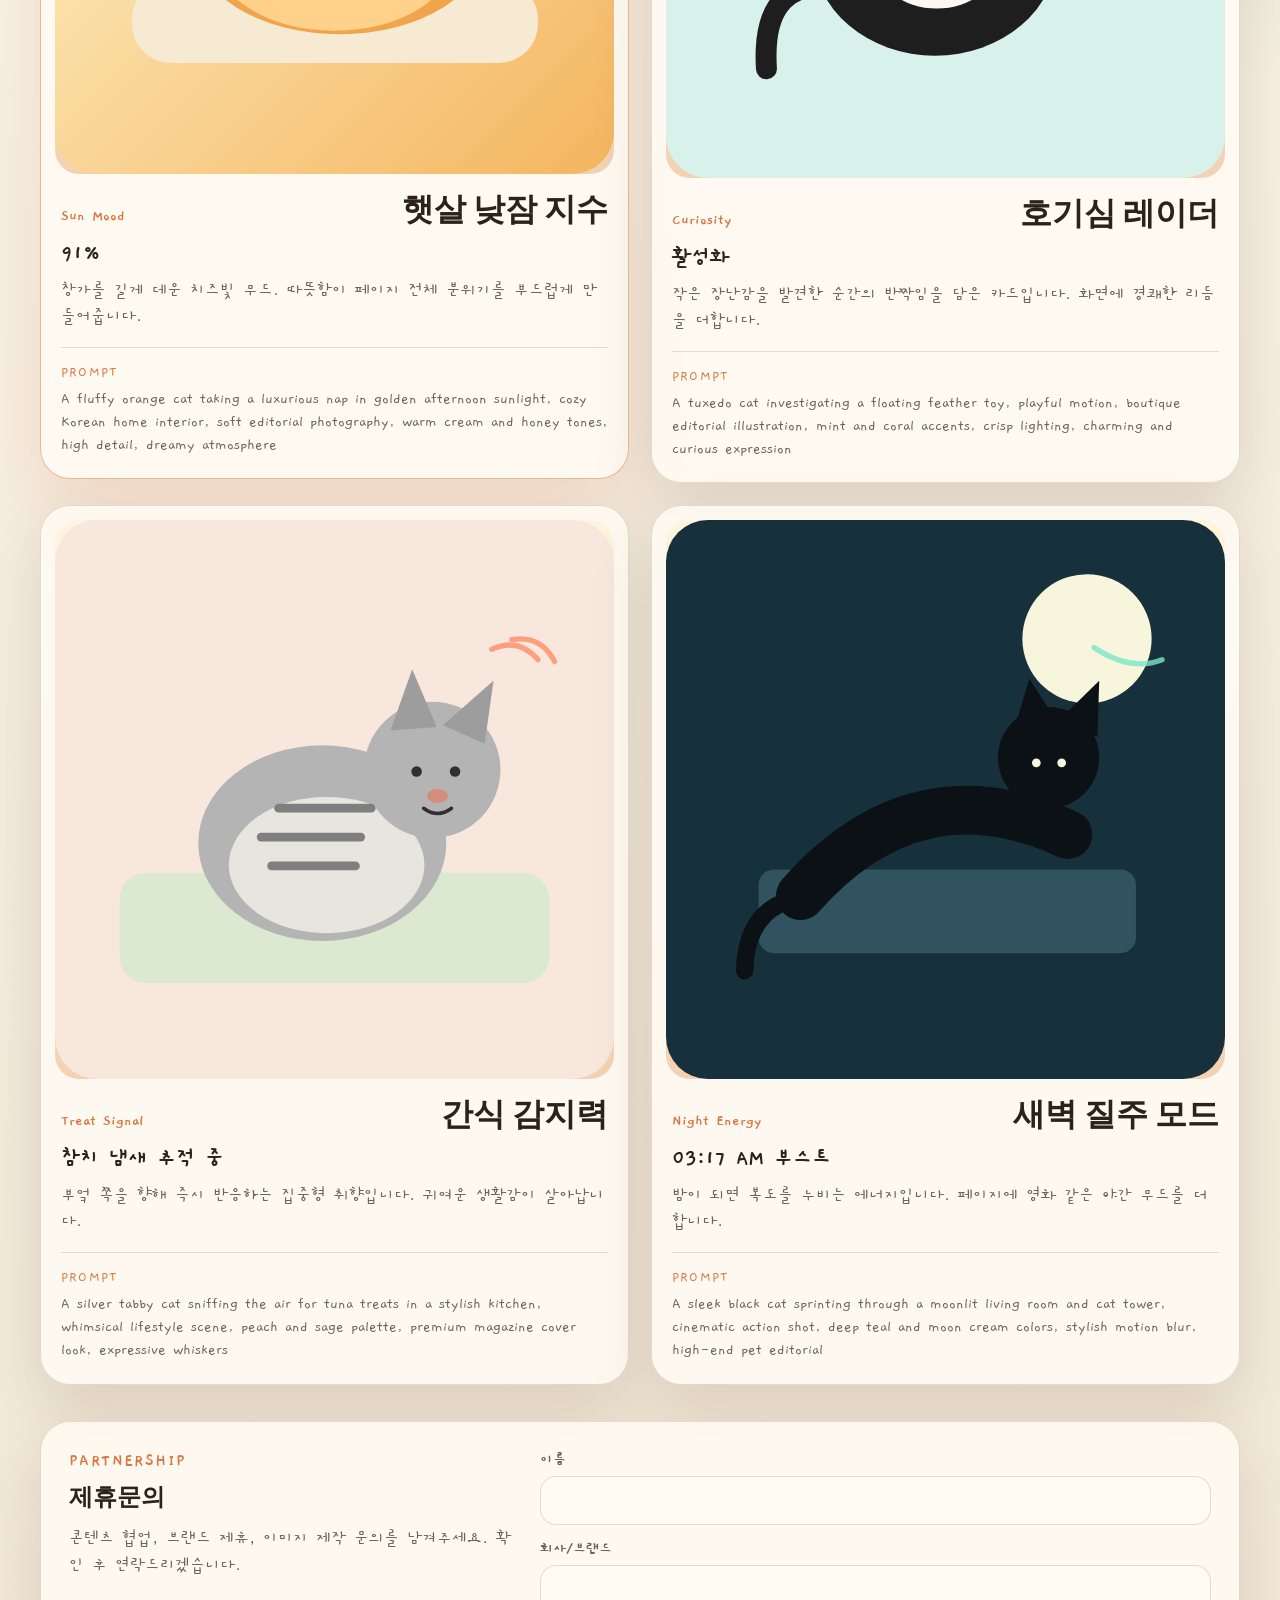
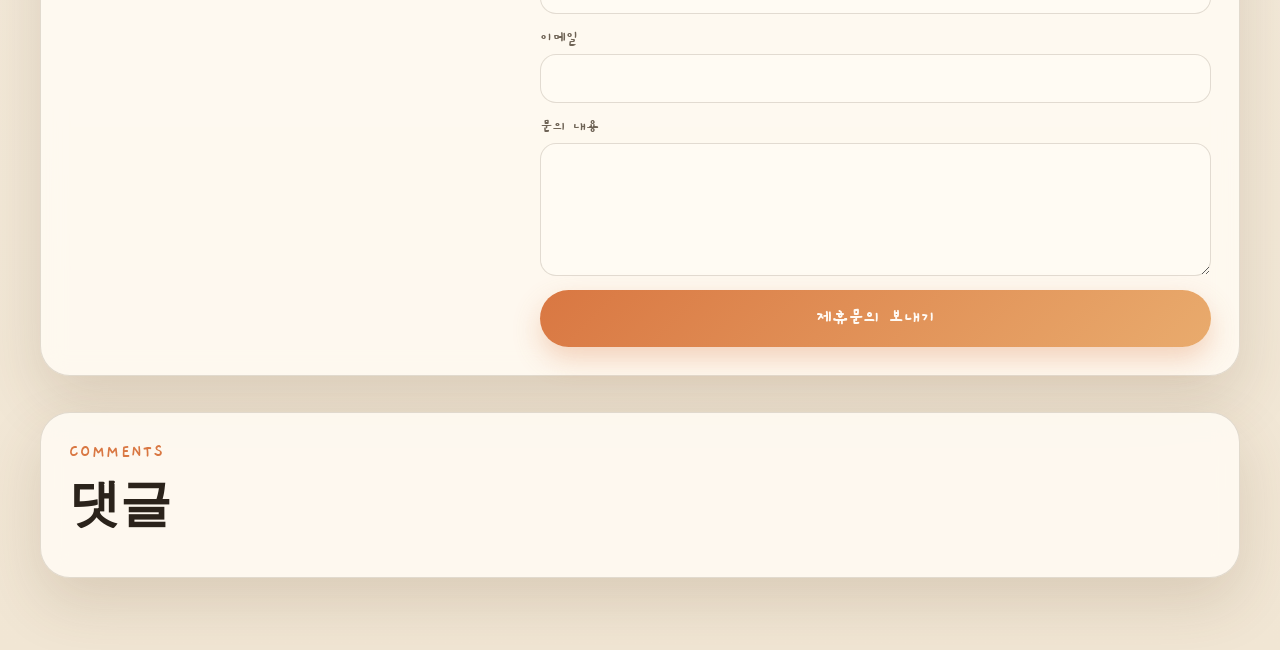
==== commit f3166eba: "Add Disqus comments" ====
--- a/index.html
+++ b/index.html
@@ -96,6 +96,18 @@
           <button class="primary-btn" type="submit">제휴문의 보내기</button>
         </form>
       </section>
+
+      <section class="comments-section" aria-labelledby="commentsTitle">
+        <div class="section-head">
+          <p class="eyebrow">Comments</p>
+          <h2 id="commentsTitle">댓글</h2>
+        </div>
+        <div id="disqus_thread"></div>
+        <noscript>
+          Please enable JavaScript to view the
+          <a href="https://disqus.com/?ref_noscript">comments powered by Disqus.</a>
+        </noscript>
+      </section>
     </main>
   </div>
 
@@ -120,5 +132,20 @@
   </template>
 
   <script src="script.js"></script>
+  <script>
+    var disqus_config = function () {
+      this.page.url = window.location.href;
+      this.page.identifier = window.location.pathname || "cat-variables-atelier";
+    };
+
+    (function() {
+      var d = document;
+      var s = d.createElement("script");
+      s.src = "https://jocoding-learning.disqus.com/embed.js";
+      s.setAttribute("data-timestamp", +new Date());
+      (d.head || d.body).appendChild(s);
+    })();
+  </script>
+  <script id="dsq-count-scr" src="//jocoding-learning.disqus.com/count.js" async></script>
 </body>
 </html>
--- a/style.css
+++ b/style.css
@@ -301,6 +301,32 @@
   backdrop-filter: blur(12px);
 }
 
+.comments-section {
+  margin-top: 36px;
+  padding: 28px;
+  border: 1px solid var(--line);
+  border-radius: 30px;
+  background: var(--paper);
+  box-shadow: var(--shadow);
+  backdrop-filter: blur(12px);
+}
+
+#disqus_thread {
+  margin-top: 18px;
+}
+
+.comments-section noscript {
+  display: block;
+  margin-top: 18px;
+  color: var(--muted);
+  font-size: 1rem;
+}
+
+.comments-section a {
+  color: var(--accent);
+  font-weight: 700;
+}
+
 .partner-copy p:last-child {
   margin: 16px 0 0;
   color: var(--muted);
@@ -456,7 +482,8 @@
   .spotlight,
   .intro-strip,
   .cat-card,
-  .partner-section {
+  .partner-section,
+  .comments-section {
     border-radius: 24px;
   }
 
@@ -464,7 +491,8 @@
     padding: 28px 22px;
   }
 
-  .partner-section {
+  .partner-section,
+  .comments-section {
     padding: 22px;
   }
 
